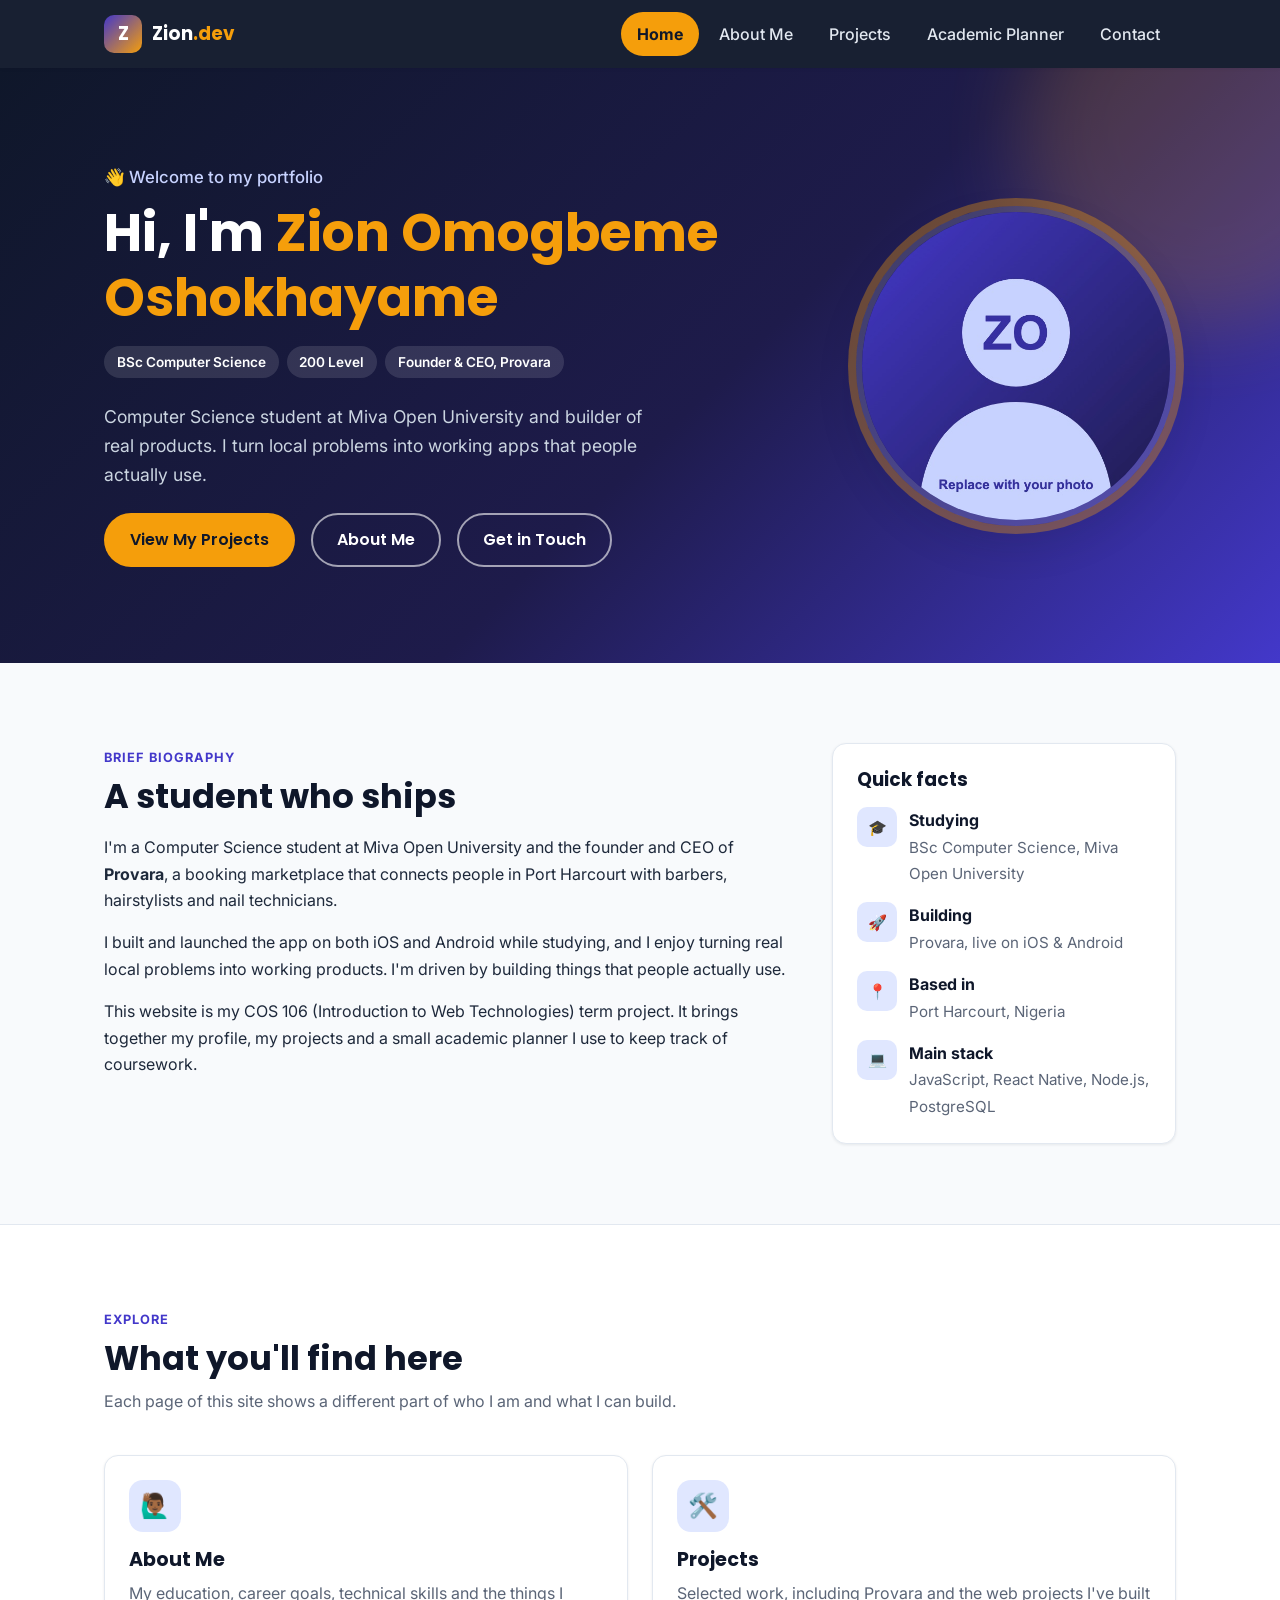
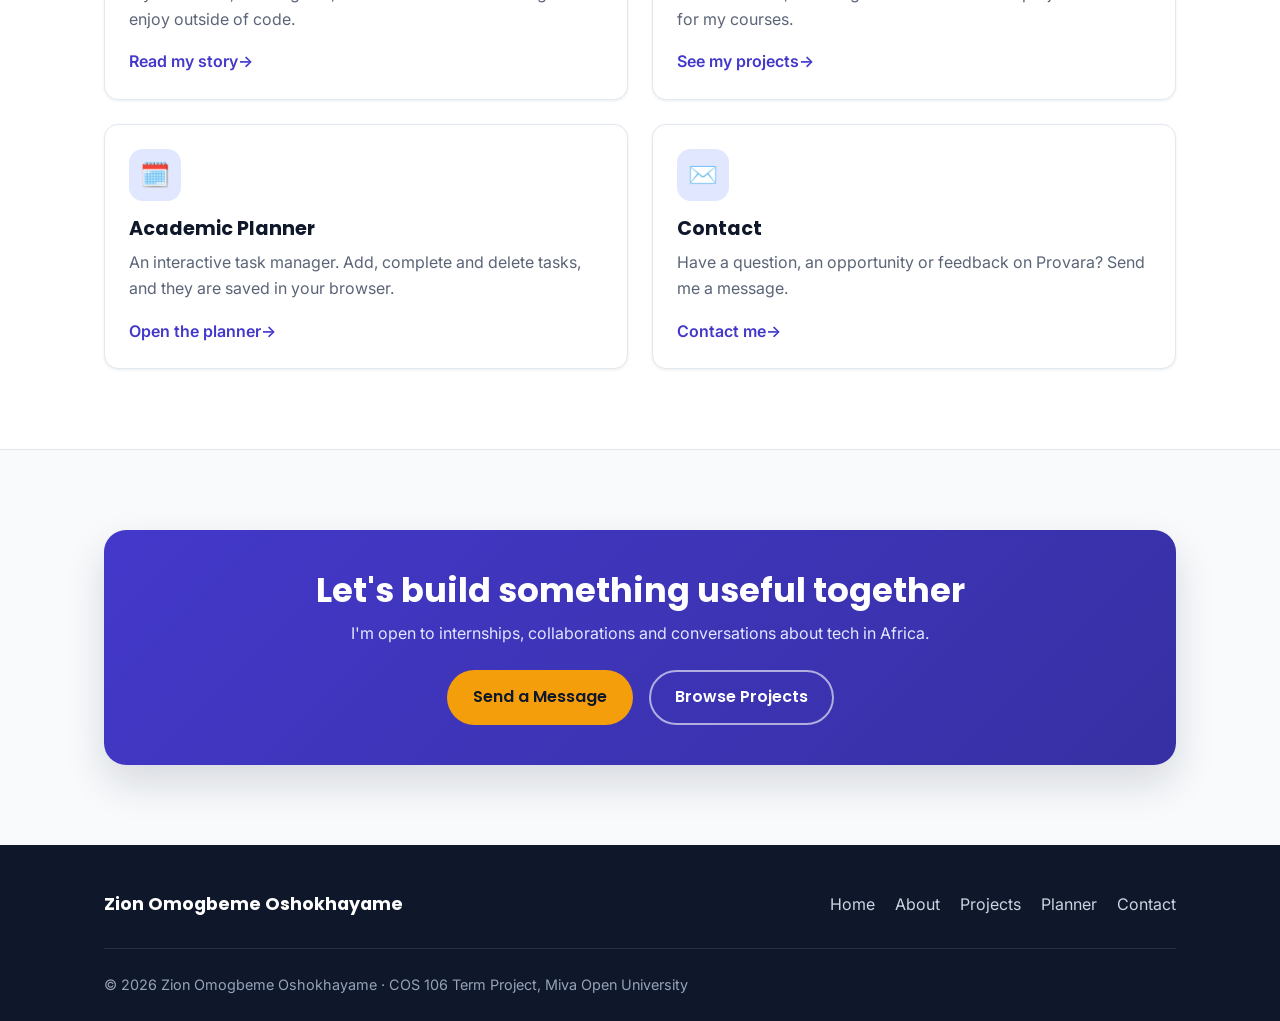
==== index.html @ 19a4f3cc "Initial commit: COS 106 student portfolio and academic planner Responsive five-page site (Home, Abou" ====
<!DOCTYPE html>
<html lang="en">
<head>
  <meta charset="UTF-8">
  <meta name="viewport" content="width=device-width, initial-scale=1.0">
  <meta name="description" content="Portfolio of Zion Omogbeme Oshokhayame, Computer Science student at Miva Open University and founder of Provara.">
  <meta name="author" content="Zion Omogbeme Oshokhayame">
  <title>Home | Zion Omogbeme Oshokhayame</title>
  <link rel="icon" href="images/favicon.svg" type="image/svg+xml">
  <!-- Google Fonts: Poppins (headings) + Inter (body text) -->
  <link rel="preconnect" href="https://fonts.googleapis.com">
  <link rel="preconnect" href="https://fonts.gstatic.com" crossorigin>
  <link href="https://fonts.googleapis.com/css2?family=Inter:wght@400;500;600;700&family=Poppins:wght@500;600;700&display=swap" rel="stylesheet">
  <!-- One external stylesheet for the whole site -->
  <link rel="stylesheet" href="css/style.css">
  <script src="js/main.js" defer></script>
</head>
<body>
  <a class="skip-link" href="#main">Skip to main content</a>

  <!-- ===== Site header + navigation (same on every page) ===== -->
  <header class="site-header">
    <div class="container header-inner">
      <a href="index.html" class="logo" aria-label="Zion Omogbeme, go to homepage">
        <span class="logo-mark" aria-hidden="true">Z</span>
        <span class="logo-text">Zion<span>.dev</span></span>
      </a>

      <button class="nav-toggle" type="button" aria-controls="primary-nav" aria-expanded="false" aria-label="Open menu">
        <span class="bar"></span>
        <span class="bar"></span>
        <span class="bar"></span>
      </button>

      <nav id="primary-nav" class="site-nav" aria-label="Main navigation">
        <ul class="nav-list">
          <li><a href="index.html">Home</a></li>
          <li><a href="about.html">About Me</a></li>
          <li><a href="projects.html">Projects</a></li>
          <li><a href="planner.html">Academic Planner</a></li>
          <li><a href="contact.html">Contact</a></li>
        </ul>
      </nav>
    </div>
  </header>

  <main id="main">
    <!-- ===== Hero section: name, photo, welcome message, call-to-action ===== -->
    <section class="hero" aria-labelledby="hero-title">
      <div class="container hero-inner">
        <div class="hero-text">
          <p class="hero-greeting">👋 Welcome to my portfolio</p>
          <h1 id="hero-title">Hi, I'm <span>Zion Omogbeme Oshokhayame</span></h1>
          <ul class="badge-row">
            <li class="badge">BSc Computer Science</li>
            <li class="badge">200 Level</li>
            <li class="badge">Founder &amp; CEO, Provara</li>
          </ul>
          <p class="hero-tagline">
            Computer Science student at Miva Open University and builder of real products.
            I turn local problems into working apps that people actually use.
          </p>
          <div class="btn-group">
            <a href="projects.html" class="btn btn-accent">View My Projects</a>
            <a href="about.html" class="btn btn-ghost">About Me</a>
            <a href="contact.html" class="btn btn-ghost">Get in Touch</a>
          </div>
        </div>

        <figure class="hero-photo">
          <img src="images/profile.jpg" alt="Portrait photograph of Zion Omogbeme Oshokhayame" width="320" height="320">
        </figure>
      </div>
    </section>

    <!-- ===== Brief biography + quick facts (aside) ===== -->
    <section class="section" aria-labelledby="bio-title">
      <div class="container layout-with-aside">
        <article class="reveal">
          <span class="eyebrow">Brief biography</span>
          <h2 id="bio-title">A student who ships</h2>
          <p>
            I'm a Computer Science student at Miva Open University and the founder and CEO of
            <strong>Provara</strong>, a booking marketplace that connects people in Port Harcourt
            with barbers, hairstylists and nail technicians.
          </p>
          <p>
            I built and launched the app on both iOS and Android while studying, and I enjoy turning
            real local problems into working products. I'm driven by building things that people actually use.
          </p>
          <p>
            This website is my COS 106 (Introduction to Web Technologies) term project. It brings together
            my profile, my projects and a small academic planner I use to keep track of coursework.
          </p>
        </article>

        <aside class="panel reveal" aria-labelledby="facts-title">
          <h2 id="facts-title">Quick facts</h2>
          <ul class="fact-list">
            <li>
              <span class="fact-icon" aria-hidden="true">🎓</span>
              <div><strong>Studying</strong><span>BSc Computer Science, Miva Open University</span></div>
            </li>
            <li>
              <span class="fact-icon" aria-hidden="true">🚀</span>
              <div><strong>Building</strong><span>Provara, live on iOS &amp; Android</span></div>
            </li>
            <li>
              <span class="fact-icon" aria-hidden="true">📍</span>
              <div><strong>Based in</strong><span>Port Harcourt, Nigeria</span></div>
            </li>
            <li>
              <span class="fact-icon" aria-hidden="true">💻</span>
              <div><strong>Main stack</strong><span>JavaScript, React Native, Node.js, PostgreSQL</span></div>
            </li>
          </ul>
        </aside>
      </div>
    </section>

    <!-- ===== Explore the site: cards linking to every page ===== -->
    <section class="section section-alt" aria-labelledby="explore-title">
      <div class="container">
        <div class="section-header">
          <span class="eyebrow">Explore</span>
          <h2 id="explore-title">What you'll find here</h2>
          <p>Each page of this site shows a different part of who I am and what I can build.</p>
        </div>

        <div class="grid grid-2">
          <article class="card reveal">
            <div class="card-icon" aria-hidden="true">🙋🏾‍♂️</div>
            <h3>About Me</h3>
            <p>My education, career goals, technical skills and the things I enjoy outside of code.</p>
            <a href="about.html" class="card-link">Read my story</a>
          </article>
          <article class="card reveal">
            <div class="card-icon" aria-hidden="true">🛠️</div>
            <h3>Projects</h3>
            <p>Selected work, including Provara and the web projects I've built for my courses.</p>
            <a href="projects.html" class="card-link">See my projects</a>
          </article>
          <article class="card reveal">
            <div class="card-icon" aria-hidden="true">🗓️</div>
            <h3>Academic Planner</h3>
            <p>An interactive task manager. Add, complete and delete tasks, and they are saved in your browser.</p>
            <a href="planner.html" class="card-link">Open the planner</a>
          </article>
          <article class="card reveal">
            <div class="card-icon" aria-hidden="true">✉️</div>
            <h3>Contact</h3>
            <p>Have a question, an opportunity or feedback on Provara? Send me a message.</p>
            <a href="contact.html" class="card-link">Contact me</a>
          </article>
        </div>
      </div>
    </section>

    <!-- ===== Call-to-action band ===== -->
    <section class="section" aria-labelledby="cta-title">
      <div class="container">
        <div class="cta-band reveal">
          <h2 id="cta-title">Let's build something useful together</h2>
          <p>I'm open to internships, collaborations and conversations about tech in Africa.</p>
          <div class="btn-group">
            <a href="contact.html" class="btn btn-accent">Send a Message</a>
            <a href="projects.html" class="btn btn-ghost">Browse Projects</a>
          </div>
        </div>
      </div>
    </section>
  </main>

  <!-- ===== Site footer (same on every page) ===== -->
  <footer class="site-footer">
    <div class="container footer-inner">
      <p class="footer-brand">Zion Omogbeme Oshokhayame</p>
      <ul class="footer-links">
        <li><a href="index.html">Home</a></li>
        <li><a href="about.html">About</a></li>
        <li><a href="projects.html">Projects</a></li>
        <li><a href="planner.html">Planner</a></li>
        <li><a href="contact.html">Contact</a></li>
      </ul>
      <p class="footer-bottom">
        &copy; <span id="year">2026</span> Zion Omogbeme Oshokhayame &middot; COS 106 Term Project, Miva Open University
      </p>
    </div>
  </footer>
</body>
</html>
---- css/style.css ----
/* =========================================================
   COS 106 Term Project – Student Portfolio & Academic Manager
   Author: Zion Omogbeme Oshokhayame
   ONE external stylesheet shared by every page.

   Contents
   1.  CSS custom properties (colour scheme, spacing, fonts)
   2.  Reset & base styles
   3.  Layout helpers (container, sections, grid utilities)
   4.  Buttons & links (with transitions)
   5.  Header & navigation (Flexbox + mobile hamburger menu)
   6.  Homepage hero
   7.  Cards (shared by home, about, projects)
   8.  About page (timeline, table, skills, video)
   9.  Projects page (CSS Grid of project cards)
   10. Academic Planner (task manager)
   11. Contact page (form + validation states)
   12. Footer
   13. Keyframe animations
   14. Media queries (tablet & desktop)
   ========================================================= */


/* ---------- 1. CSS custom properties ---------- */
:root {
  /* Colour scheme */
  --color-primary: #4338ca;        /* indigo – main brand colour */
  --color-primary-dark: #3730a3;
  --color-primary-light: #e0e7ff;
  --color-accent: #f59e0b;         /* amber – highlights */
  --color-accent-dark: #b45309;
  --color-dark: #0f172a;           /* navy – header/footer */
  --color-text: #1e293b;
  --color-muted: #5b6577;
  --color-bg: #f8fafc;
  --color-surface: #ffffff;
  --color-border: #e2e8f0;
  --color-success: #15803d;
  --color-success-bg: #dcfce7;
  --color-error: #b91c1c;
  --color-error-bg: #fee2e2;

  /* Typography */
  --font-heading: "Poppins", "Segoe UI", Arial, sans-serif;
  --font-body: "Inter", "Segoe UI", Arial, sans-serif;

  /* Spacing, shape and depth */
  --space-xs: 0.5rem;
  --space-sm: 1rem;
  --space-md: 1.5rem;
  --space-lg: 2.5rem;
  --space-xl: 4rem;
  --radius-sm: 8px;
  --radius-md: 14px;
  --radius-lg: 22px;
  --shadow-sm: 0 1px 3px rgba(15, 23, 42, 0.08);
  --shadow-md: 0 8px 24px rgba(15, 23, 42, 0.08);
  --shadow-lg: 0 18px 40px rgba(15, 23, 42, 0.14);

  /* Motion */
  --transition: 0.25s ease;
  --header-height: 68px;
}


/* ---------- 2. Reset & base styles ---------- */
*,
*::before,
*::after {
  box-sizing: border-box;
  margin: 0;
  padding: 0;
}

html {
  scroll-behavior: smooth;
}

body {
  font-family: var(--font-body);
  font-size: 1rem;                 /* 16px – readable on phones */
  line-height: 1.65;
  color: var(--color-text);
  background-color: var(--color-bg);
  overflow-x: hidden;              /* prevents horizontal scrolling */
  display: flex;
  flex-direction: column;
  min-height: 100vh;
}

main {
  flex: 1;                         /* pushes footer to the bottom */
}

h1, h2, h3, h4 {
  font-family: var(--font-heading);
  line-height: 1.25;
  color: var(--color-dark);
}

h1 { font-size: clamp(2rem, 6vw, 3.25rem); }
h2 { font-size: clamp(1.5rem, 4vw, 2.1rem); }
h3 { font-size: 1.2rem; }

p + p {
  margin-top: var(--space-sm);
}

/* Space between an article heading and the text below it */
article > h2 {
  margin-bottom: var(--space-sm);
}

img,
video,
iframe {
  max-width: 100%;
  display: block;
}

a {
  color: var(--color-primary);
  text-decoration-thickness: 2px;
  text-underline-offset: 3px;
  transition: color var(--transition);
}

a:hover {
  color: var(--color-accent-dark);
}

ul,
ol {
  padding-left: 1.25rem;
}

/* Visible keyboard focus for accessibility */
:focus-visible {
  outline: 3px solid var(--color-accent);
  outline-offset: 3px;
}

/* Hidden but still read by screen readers */
.visually-hidden {
  position: absolute;
  width: 1px;
  height: 1px;
  overflow: hidden;
  clip: rect(0 0 0 0);
  white-space: nowrap;
}

/* "Skip to content" link for keyboard users */
.skip-link {
  position: absolute;
  left: var(--space-sm);
  top: -60px;
  z-index: 200;
  padding: var(--space-xs) var(--space-sm);
  background: var(--color-accent);
  color: var(--color-dark);
  font-weight: 600;
  border-radius: var(--radius-sm);
  transition: top var(--transition);
}

.skip-link:focus {
  top: var(--space-xs);
}


/* ---------- 3. Layout helpers ---------- */
.container {
  width: 100%;
  max-width: 1120px;
  margin: 0 auto;
  padding: 0 var(--space-sm);      /* 16px gutter on phones */
}

.section {
  padding: var(--space-xl) 0;
}

.section-alt {
  background-color: var(--color-surface);
  border-top: 1px solid var(--color-border);
  border-bottom: 1px solid var(--color-border);
}

.section-header {
  max-width: 680px;
  margin-bottom: var(--space-lg);
}

.section-header p {
  color: var(--color-muted);
  margin-top: var(--space-xs);
}

.eyebrow {
  display: inline-block;
  font-size: 0.8rem;
  font-weight: 700;
  letter-spacing: 0.08em;
  text-transform: uppercase;
  color: var(--color-primary);
  margin-bottom: var(--space-xs);
}

/* Inner-page banner (About, Projects, Planner, Contact) */
.page-banner {
  background: linear-gradient(135deg, var(--color-dark) 0%, var(--color-primary-dark) 100%);
  color: #fff;
  padding: var(--space-xl) 0 var(--space-lg);
}

.page-banner h1 {
  color: #fff;
  animation: slideUp 0.7s ease both;
}

.page-banner p {
  max-width: 640px;
  margin-top: var(--space-xs);
  color: #cbd5e1;
  animation: slideUp 0.7s 0.15s ease both;
}

.page-banner .eyebrow {
  color: var(--color-accent);
}

/* Grid utilities (CSS Grid) – mobile first: one column */
.grid {
  display: grid;
  gap: var(--space-md);
  grid-template-columns: 1fr;
}

/* Two-area layout: main content + aside */
.layout-with-aside {
  display: grid;
  gap: var(--space-lg);
  grid-template-columns: 1fr;
}

/* Elements revealed on scroll by main.js */
.reveal {
  opacity: 0;
  transform: translateY(24px);
  transition: opacity 0.6s ease, transform 0.6s ease;
}

.reveal.is-visible {
  opacity: 1;
  transform: none;
}


/* ---------- 4. Buttons & links ---------- */
.btn {
  display: inline-flex;
  align-items: center;
  justify-content: center;
  gap: 0.5rem;
  min-height: 48px;                /* tap-friendly size */
  padding: 0.75rem 1.5rem;
  font-family: var(--font-heading);
  font-size: 1rem;
  font-weight: 600;
  border: 2px solid transparent;
  border-radius: 999px;
  text-decoration: none;
  cursor: pointer;
  transition: background-color var(--transition), color var(--transition),
              transform var(--transition), box-shadow var(--transition),
              border-color var(--transition);
}

.btn:hover {
  transform: translateY(-2px);
  box-shadow: var(--shadow-md);
}

.btn:active {
  transform: translateY(0);
}

.btn-primary {
  background-color: var(--color-primary);
  color: #fff;
}

.btn-primary:hover {
  background-color: var(--color-primary-dark);
  color: #fff;
}

.btn-accent {
  background-color: var(--color-accent);
  color: var(--color-dark);
}

.btn-accent:hover {
  background-color: #fbbf24;
  color: var(--color-dark);
}

.btn-outline {
  background-color: transparent;
  border-color: var(--color-primary);
  color: var(--color-primary);
}

.btn-outline:hover {
  background-color: var(--color-primary);
  color: #fff;
}

/* Outline button on dark backgrounds */
.btn-ghost {
  background-color: transparent;
  border-color: rgba(255, 255, 255, 0.6);
  color: #fff;
}

.btn-ghost:hover {
  background-color: #fff;
  color: var(--color-dark);
}

.btn-sm {
  min-height: 44px;
  padding: 0.5rem 1.1rem;
  font-size: 0.9rem;
}

.btn:disabled {
  opacity: 0.65;
  cursor: not-allowed;
  transform: none;
  box-shadow: none;
}

.btn-group {
  display: flex;
  flex-wrap: wrap;
  gap: var(--space-sm);
}


/* ---------- 5. Header & navigation (Flexbox) ---------- */
.site-header {
  position: sticky;
  top: 0;
  z-index: 100;
  background-color: rgba(15, 23, 42, 0.96);
  backdrop-filter: blur(8px);
  box-shadow: var(--shadow-sm);
}

.header-inner {
  display: flex;                   /* Flexbox: logo left, nav right */
  align-items: center;
  justify-content: space-between;
  min-height: var(--header-height);
}

.logo {
  display: flex;
  align-items: center;
  gap: 0.6rem;
  color: #fff;
  font-family: var(--font-heading);
  font-weight: 700;
  font-size: 1.15rem;
  text-decoration: none;
}

.logo:hover {
  color: #fff;
}

.logo-mark {
  display: grid;
  place-items: center;
  width: 38px;
  height: 38px;
  border-radius: 10px;
  background: linear-gradient(135deg, var(--color-primary) 0%, var(--color-accent) 100%);
  transition: transform var(--transition);
}

.logo:hover .logo-mark {
  transform: rotate(-8deg) scale(1.05);
}

.logo-text span {
  color: var(--color-accent);
}

/* Hamburger button – visible on mobile only */
.nav-toggle {
  display: flex;
  flex-direction: column;
  justify-content: center;
  gap: 5px;
  width: 48px;
  height: 48px;
  padding: 12px;
  background: transparent;
  border: none;
  border-radius: var(--radius-sm);
  cursor: pointer;
}

.nav-toggle .bar {
  display: block;
  height: 3px;
  width: 100%;
  background-color: #fff;
  border-radius: 3px;
  transition: transform var(--transition), opacity var(--transition);
}

/* Hamburger turns into an "X" when the menu is open */
.nav-toggle[aria-expanded="true"] .bar:nth-child(1) {
  transform: translateY(8px) rotate(45deg);
}

.nav-toggle[aria-expanded="true"] .bar:nth-child(2) {
  opacity: 0;
}

.nav-toggle[aria-expanded="true"] .bar:nth-child(3) {
  transform: translateY(-8px) rotate(-45deg);
}

/* Mobile menu: a drop-down panel under the header */
.site-nav {
  position: absolute;
  top: 100%;
  left: 0;
  right: 0;
  background-color: var(--color-dark);
  max-height: 0;
  overflow: hidden;
  transition: max-height 0.35s ease;
}

.site-nav.is-open {
  max-height: 420px;
  border-top: 1px solid rgba(255, 255, 255, 0.08);
  box-shadow: var(--shadow-lg);
}

.nav-list {
  list-style: none;
  padding: var(--space-xs) var(--space-sm) var(--space-sm);
  display: flex;
  flex-direction: column;
  gap: 0.25rem;
}

.nav-list a {
  display: block;
  padding: 0.8rem 1rem;            /* large tap target */
  color: #e2e8f0;
  font-weight: 500;
  text-decoration: none;
  border-radius: var(--radius-sm);
  transition: background-color var(--transition), color var(--transition);
}

.nav-list a:hover {
  background-color: rgba(255, 255, 255, 0.08);
  color: #fff;
}

/* Current page highlight (class added by main.js) */
.nav-list a.active {
  background-color: var(--color-accent);
  color: var(--color-dark);
  font-weight: 700;
}


/* ---------- 6. Homepage hero ---------- */
.hero {
  position: relative;
  overflow: hidden;
  background: linear-gradient(135deg, var(--color-dark) 0%, #1e1b4b 55%, var(--color-primary) 100%);
  color: #fff;
  padding: var(--space-xl) 0;
}

/* Decorative blurred circle */
.hero::after {
  content: "";
  position: absolute;
  width: 380px;
  height: 380px;
  right: -120px;
  top: -120px;
  border-radius: 50%;
  background: var(--color-accent);
  opacity: 0.18;
  filter: blur(40px);
  animation: float 8s ease-in-out infinite;
}

.hero-inner {
  position: relative;
  z-index: 1;
  display: flex;                   /* Flexbox: text + photo */
  flex-direction: column-reverse;
  align-items: center;
  gap: var(--space-lg);
  text-align: center;
}

.hero-text {
  animation: slideUp 0.8s ease both;
}

.hero-text h1 {
  color: #fff;
  margin-bottom: var(--space-sm);
}

.hero-text h1 span {
  color: var(--color-accent);
}

.hero-greeting {
  font-size: 1.05rem;
  color: #c7d2fe;
  font-weight: 500;
  margin-bottom: var(--space-xs);
}

.hero-tagline {
  font-size: 1.1rem;
  color: #cbd5e1;
  max-width: 560px;
  margin: 0 auto var(--space-md);
}

.hero .btn-group {
  justify-content: center;
}

.hero-photo {
  flex-shrink: 0;
  animation: fadeIn 1s ease both;
}

.hero-photo img {
  width: 220px;
  height: 220px;
  object-fit: cover;
  border-radius: 50%;
  border: 6px solid rgba(255, 255, 255, 0.15);
  box-shadow: 0 0 0 8px rgba(245, 158, 11, 0.35), var(--shadow-lg);
  transition: transform 0.4s ease;
}

.hero-photo img:hover {
  transform: scale(1.04) rotate(2deg);
}

.badge-row {
  list-style: none;
  padding: 0;
  display: flex;
  flex-wrap: wrap;
  justify-content: center;
  gap: 0.5rem;
  margin-bottom: var(--space-md);
}

.badge {
  display: inline-block;
  padding: 0.3rem 0.8rem;
  font-size: 0.85rem;
  font-weight: 600;
  border-radius: 999px;
  background-color: rgba(255, 255, 255, 0.12);
  color: #fff;
}

/* Quick facts list in the homepage aside */
.fact-list {
  list-style: none;
  padding: 0;
  display: grid;
  gap: var(--space-sm);
}

.fact-list li {
  display: flex;
  gap: 0.75rem;
  align-items: flex-start;
}

.fact-icon {
  flex-shrink: 0;
  display: grid;
  place-items: center;
  width: 40px;
  height: 40px;
  border-radius: 10px;
  background-color: var(--color-primary-light);
  font-size: 1.2rem;
}

.fact-list strong {
  display: block;
  color: var(--color-dark);
}

.fact-list span {
  color: var(--color-muted);
  font-size: 0.95rem;
}


/* ---------- 7. Cards ---------- */
.card {
  background-color: var(--color-surface);
  border: 1px solid var(--color-border);
  border-radius: var(--radius-md);
  padding: var(--space-md);
  box-shadow: var(--shadow-sm);
  transition: transform var(--transition), box-shadow var(--transition),
              border-color var(--transition);
}

.card:hover {
  transform: translateY(-6px);
  box-shadow: var(--shadow-lg);
  border-color: var(--color-primary-light);
}

.card h3 {
  margin-bottom: var(--space-xs);
}

.card p {
  color: var(--color-muted);
}

.card-icon {
  display: grid;
  place-items: center;
  width: 52px;
  height: 52px;
  margin-bottom: var(--space-sm);
  border-radius: 14px;
  background-color: var(--color-primary-light);
  font-size: 1.5rem;
}

.card-link {
  display: inline-block;
  margin-top: var(--space-sm);
  font-weight: 600;
  text-decoration: none;
}

.card-link::after {
  content: " →";
  display: inline-block;
  transition: transform var(--transition);
}

.card-link:hover::after {
  transform: translateX(4px);
}

/* Static card used for asides (no hover lift) */
.panel {
  background-color: var(--color-surface);
  border: 1px solid var(--color-border);
  border-radius: var(--radius-md);
  padding: var(--space-md);
  box-shadow: var(--shadow-sm);
}

.panel h2,
.panel h3 {
  font-size: 1.15rem;
  margin-bottom: var(--space-sm);
}

.panel + .panel {
  margin-top: var(--space-md);
}

/* Call-to-action band */
.cta-band {
  text-align: center;
  background: linear-gradient(135deg, var(--color-primary) 0%, var(--color-primary-dark) 100%);
  color: #fff;
  border-radius: var(--radius-lg);
  padding: var(--space-lg) var(--space-md);
  box-shadow: var(--shadow-lg);
}

.cta-band h2 {
  color: #fff;
  margin-bottom: var(--space-xs);
}

.cta-band p {
  color: #e0e7ff;
  margin-bottom: var(--space-md);
}

.cta-band .btn-group {
  justify-content: center;
}


/* ---------- 8. About page ---------- */
.about-intro {
  display: flex;
  flex-direction: column;
  gap: var(--space-md);
  align-items: flex-start;
}

.about-intro img {
  width: 160px;
  height: 160px;
  border-radius: var(--radius-lg);
  object-fit: cover;
  box-shadow: var(--shadow-md);
}

/* Education timeline (ordered list) */
.timeline {
  list-style: none;
  padding: 0;
  position: relative;
  border-left: 3px solid var(--color-primary-light);
  margin-left: 0.5rem;
}

.timeline li {
  position: relative;
  padding: 0 0 var(--space-md) var(--space-md);
}

.timeline li::before {
  content: "";
  position: absolute;
  left: -10px;
  top: 4px;
  width: 17px;
  height: 17px;
  border-radius: 50%;
  background-color: var(--color-primary);
  border: 3px solid var(--color-surface);
  box-shadow: 0 0 0 2px var(--color-primary);
}

.timeline-date {
  display: inline-block;
  font-size: 0.85rem;
  font-weight: 700;
  color: var(--color-accent-dark);
}

.timeline h3 {
  margin: 0.15rem 0 0.25rem;
}

.timeline p {
  color: var(--color-muted);
}

/* Responsive table wrapper – scrolls inside itself, never the page */
.table-wrapper {
  width: 100%;
  overflow-x: auto;
  border-radius: var(--radius-md);
  border: 1px solid var(--color-border);
  box-shadow: var(--shadow-sm);
  background-color: var(--color-surface);
}

table {
  width: 100%;
  min-width: 560px;
  border-collapse: collapse;
}

caption {
  caption-side: top;
  text-align: left;
  padding: var(--space-sm);
  font-weight: 600;
  color: var(--color-dark);
}

th,
td {
  padding: 0.85rem 1rem;
  text-align: left;
  border-bottom: 1px solid var(--color-border);
  vertical-align: middle;
}

thead th {
  background-color: var(--color-dark);
  color: #fff;
  font-family: var(--font-heading);
  font-weight: 600;
  font-size: 0.9rem;
}

tbody tr {
  transition: background-color var(--transition);
}

tbody tr:nth-child(even) {
  background-color: #f1f5f9;
}

tbody tr:hover {
  background-color: var(--color-primary-light);
}

/* Proficiency meter inside the table */
.meter {
  display: block;
  width: 100%;
  max-width: 160px;
  height: 8px;
  border-radius: 999px;
  background-color: var(--color-border);
  overflow: hidden;
}

.meter-fill {
  display: block;
  height: 100%;
  border-radius: inherit;
  background: linear-gradient(90deg, var(--color-primary) 0%, var(--color-accent) 100%);
  transform-origin: left;
  animation: growBar 1.2s ease both;
}

/* Widths set with classes (no inline styles) */
.w-90 { width: 90%; }
.w-85 { width: 85%; }
.w-80 { width: 80%; }
.w-75 { width: 75%; }
.w-70 { width: 70%; }
.w-65 { width: 65%; }

/* Skill "chips" */
.table-wrapper + .visually-hidden + .chip-list {
  margin-top: var(--space-md);
}

.chip-list {
  list-style: none;
  padding: 0;
  display: flex;
  flex-wrap: wrap;
  gap: 0.6rem;
}

.chip-list li {
  padding: 0.45rem 0.95rem;
  border-radius: 999px;
  background-color: var(--color-primary-light);
  color: var(--color-primary-dark);
  font-weight: 600;
  font-size: 0.92rem;
  transition: background-color var(--transition), color var(--transition), transform var(--transition);
}

.chip-list li:hover {
  background-color: var(--color-primary);
  color: #fff;
  transform: translateY(-2px);
}

/* Video block */
.video-wrapper {
  border-radius: var(--radius-md);
  overflow: hidden;
  background-color: var(--color-dark);
  box-shadow: var(--shadow-md);
}

.video-wrapper video {
  width: 100%;
  height: auto;
}

.media-caption {
  margin-top: var(--space-xs);
  font-size: 0.9rem;
  color: var(--color-muted);
}


/* ---------- 9. Projects page (CSS Grid) ---------- */
.project-grid {
  display: grid;
  gap: var(--space-md);
  grid-template-columns: 1fr;      /* 1 column on phones */
}

.project-card {
  display: flex;
  flex-direction: column;
  padding: 0;
  overflow: hidden;
}

.project-card .project-image {
  overflow: hidden;
  aspect-ratio: 16 / 10;
  background-color: var(--color-primary-light);
}

.project-card .project-image img {
  width: 100%;
  height: 100%;
  object-fit: cover;
  transition: transform 0.5s ease;
}

.project-card:hover .project-image img {
  transform: scale(1.06);
}

.project-body {
  display: flex;
  flex-direction: column;
  flex: 1;
  padding: var(--space-md);
}

.project-body p {
  margin-bottom: var(--space-sm);
}

.tag-list {
  list-style: none;
  padding: 0;
  display: flex;
  flex-wrap: wrap;
  gap: 0.4rem;
  margin-bottom: var(--space-md);
}

.tag-list li {
  font-size: 0.78rem;
  font-weight: 600;
  padding: 0.2rem 0.65rem;
  border-radius: 999px;
  background-color: #fef3c7;
  color: #92400e;
}

.project-body .btn-group {
  margin-top: auto;                /* buttons stick to card bottom */
}

.status-pill {
  align-self: flex-start;
  font-size: 0.75rem;
  font-weight: 700;
  text-transform: uppercase;
  letter-spacing: 0.05em;
  padding: 0.2rem 0.6rem;
  border-radius: 6px;
  margin-bottom: var(--space-xs);
  background-color: var(--color-success-bg);
  color: var(--color-success);
}


/* ---------- 10. Academic Planner ---------- */
.surface-card {
  background-color: var(--color-surface);
  border: 1px solid var(--color-border);
  border-radius: var(--radius-lg);
  box-shadow: var(--shadow-md);
  padding: var(--space-md);
}

.task-form {
  display: grid;
  gap: var(--space-sm);
  grid-template-columns: 1fr;
}

.task-form .form-group-title {
  grid-column: 1 / -1;
}

.task-form .btn {
  width: 100%;
}

/* Progress counter + bar */
.task-summary {
  display: flex;
  flex-wrap: wrap;
  align-items: center;
  justify-content: space-between;
  gap: var(--space-sm);
  margin: var(--space-md) 0 var(--space-sm);
}

.task-counter {
  font-weight: 600;
  color: var(--color-dark);
}

.progress {
  width: 100%;
  height: 10px;
  border-radius: 999px;
  background-color: var(--color-border);
  overflow: hidden;
  margin-bottom: var(--space-md);
}

/* <progress> styled as a bar */
.progress-bar {
  appearance: none;
  -webkit-appearance: none;
  display: block;
  width: 100%;
  height: 100%;
  border: none;
  background-color: var(--color-border);
  color: var(--color-success);
}

.progress-bar::-webkit-progress-bar {
  background-color: var(--color-border);
}

.progress-bar::-webkit-progress-value {
  background: linear-gradient(90deg, var(--color-primary) 0%, var(--color-success) 100%);
  border-radius: 999px;
  transition: width 0.4s ease;
}

.progress-bar::-moz-progress-bar {
  background: linear-gradient(90deg, var(--color-primary) 0%, var(--color-success) 100%);
  border-radius: 999px;
}

/* Filter buttons (All / Active / Completed) */
.filter-group {
  display: flex;
  flex-wrap: wrap;
  gap: 0.4rem;
}

.filter-btn {
  min-height: 40px;
  padding: 0.4rem 1rem;
  border: 2px solid var(--color-border);
  border-radius: 999px;
  background-color: var(--color-surface);
  color: var(--color-text);
  font-family: var(--font-body);
  font-weight: 600;
  font-size: 0.9rem;
  cursor: pointer;
  transition: background-color var(--transition), border-color var(--transition), color var(--transition);
}

.filter-btn:hover {
  border-color: var(--color-primary);
  color: var(--color-primary);
}

.filter-btn.active {
  background-color: var(--color-primary);
  border-color: var(--color-primary);
  color: #fff;
}

/* Task list */
.task-list {
  list-style: none;
  padding: 0;
  display: grid;
  gap: 0.6rem;
}

.task-item {
  display: flex;                   /* checkbox | text | delete */
  align-items: center;
  gap: 0.75rem;
  padding: 0.85rem 1rem;
  background-color: var(--color-bg);
  border: 1px solid var(--color-border);
  border-left: 4px solid var(--color-primary);
  border-radius: var(--radius-sm);
  animation: slideIn 0.35s ease both;
  transition: background-color var(--transition), border-color var(--transition), opacity var(--transition);
}

.task-item:hover {
  background-color: #eef2ff;
}

.task-item.completed {
  border-left-color: var(--color-success);
  opacity: 0.75;
}

/* Strike-through styling for completed tasks */
.task-item.completed .task-title {
  text-decoration: line-through;
  text-decoration-thickness: 2px;
  color: var(--color-muted);
}

.task-item.overdue:not(.completed) {
  border-left-color: var(--color-error);
}

.task-checkbox {
  flex-shrink: 0;
  width: 24px;
  height: 24px;
  accent-color: var(--color-success);
  cursor: pointer;
}

.task-content {
  flex: 1;
  min-width: 0;                    /* allows long words to wrap */
}

.task-title {
  display: block;
  font-weight: 600;
  overflow-wrap: anywhere;
  cursor: pointer;
}

.task-meta {
  display: flex;
  flex-wrap: wrap;
  gap: 0.4rem;
  margin-top: 0.25rem;
  font-size: 0.8rem;
}

.task-meta span {
  padding: 0.1rem 0.5rem;
  border-radius: 6px;
  background-color: var(--color-primary-light);
  color: var(--color-primary-dark);
  font-weight: 600;
}

.task-meta .meta-due {
  background-color: #fef3c7;
  color: #92400e;
}

.task-meta .meta-overdue {
  background-color: var(--color-error-bg);
  color: var(--color-error);
}

.delete-btn {
  flex-shrink: 0;
  display: grid;
  place-items: center;
  width: 44px;
  height: 44px;
  border: none;
  border-radius: var(--radius-sm);
  background-color: transparent;
  color: var(--color-error);
  font-size: 1.25rem;
  cursor: pointer;
  transition: background-color var(--transition), transform var(--transition);
}

.delete-btn:hover {
  background-color: var(--color-error-bg);
  transform: scale(1.08);
}

.empty-state {
  text-align: center;
  padding: var(--space-lg) var(--space-sm);
  color: var(--color-muted);
  border: 2px dashed var(--color-border);
  border-radius: var(--radius-md);
}

.planner-footer {
  display: flex;
  justify-content: flex-end;
  margin-top: var(--space-sm);
}

.link-btn {
  min-height: 44px;
  padding: 0.4rem 0.6rem;
  background: none;
  border: none;
  color: var(--color-error);
  font-family: var(--font-body);
  font-weight: 600;
  font-size: 0.9rem;
  text-decoration: underline;
  text-underline-offset: 3px;
  cursor: pointer;
}

.link-btn:disabled {
  color: var(--color-muted);
  cursor: not-allowed;
  text-decoration: none;
}


/* ---------- 11. Contact page (form) ---------- */
.form-group {
  display: flex;
  flex-direction: column;
  gap: 0.35rem;
  margin-bottom: var(--space-sm);
}

.form-group label {
  font-weight: 600;
  color: var(--color-dark);
}

.required {
  color: var(--color-error);
}

.optional {
  font-weight: 400;
  color: var(--color-muted);
  font-size: 0.9rem;
}

input,
textarea,
select {
  width: 100%;
  min-height: 48px;
  padding: 0.75rem 0.9rem;
  font-family: var(--font-body);
  font-size: 1rem;                 /* 16px stops iOS from zooming in */
  color: var(--color-text);
  background-color: var(--color-surface);
  border: 2px solid var(--color-border);
  border-radius: var(--radius-sm);
  transition: border-color var(--transition), box-shadow var(--transition);
}

textarea {
  resize: vertical;
  min-height: 140px;
}

input:focus,
textarea:focus,
select:focus {
  outline: none;
  border-color: var(--color-primary);
  box-shadow: 0 0 0 4px var(--color-primary-light);
}

/* Validation states (classes toggled by contact.js / planner.js) */
.form-group.has-error input,
.form-group.has-error textarea {
  border-color: var(--color-error);
  background-color: #fff7f7;
}

.form-group.is-valid input,
.form-group.is-valid textarea {
  border-color: var(--color-success);
}

.error-message {
  min-height: 1.25rem;
  font-size: 0.875rem;
  font-weight: 500;
  color: var(--color-error);
}

.hint {
  font-size: 0.85rem;
  color: var(--color-muted);
}

.form-intro {
  margin: 0.25rem 0 var(--space-md);
}

.form-status {
  display: none;
  padding: var(--space-sm);
  margin-bottom: var(--space-md);
  border-radius: var(--radius-sm);
  font-weight: 600;
  animation: fadeIn 0.4s ease both;
}

.form-status.success {
  display: block;
  background-color: var(--color-success-bg);
  color: var(--color-success);
  border: 1px solid #86efac;
}

.form-status.error {
  display: block;
  background-color: var(--color-error-bg);
  color: var(--color-error);
  border: 1px solid #fca5a5;
}

.contact-list {
  list-style: none;
  padding: 0;
  display: grid;
  gap: var(--space-sm);
}

.contact-list li {
  display: flex;
  gap: 0.75rem;
  align-items: flex-start;
  overflow-wrap: break-word;
}

.contact-list li > div {
  min-width: 0;
}

.contact-list a {
  font-size: 0.9rem;
}


/* ---------- 12. Footer ---------- */
.site-footer {
  background-color: var(--color-dark);
  color: #cbd5e1;
  padding: var(--space-lg) 0 var(--space-md);
  margin-top: auto;
}

.footer-inner {
  display: flex;
  flex-direction: column;
  gap: var(--space-md);
  text-align: center;
  align-items: center;
}

.footer-brand {
  font-family: var(--font-heading);
  font-weight: 700;
  color: #fff;
  font-size: 1.1rem;
}

.footer-links {
  list-style: none;
  padding: 0;
  display: flex;
  flex-wrap: wrap;
  justify-content: center;
  gap: 0.25rem 1.25rem;
}

.footer-links a {
  display: inline-block;
  padding: 0.4rem 0;
  color: #cbd5e1;
  text-decoration: none;
}

.footer-links a:hover {
  color: var(--color-accent);
}

.footer-bottom {
  width: 100%;
  padding-top: var(--space-md);
  border-top: 1px solid rgba(255, 255, 255, 0.1);
  font-size: 0.9rem;
  color: #94a3b8;
}


/* ---------- 13. Keyframe animations ---------- */
@keyframes fadeIn {
  from { opacity: 0; }
  to   { opacity: 1; }
}

@keyframes slideUp {
  from { opacity: 0; transform: translateY(30px); }
  to   { opacity: 1; transform: translateY(0); }
}

@keyframes slideIn {
  from { opacity: 0; transform: translateX(-20px); }
  to   { opacity: 1; transform: translateX(0); }
}

@keyframes float {
  0%, 100% { transform: translate(0, 0); }
  50%      { transform: translate(-30px, 30px); }
}

@keyframes growBar {
  from { transform: scaleX(0); }
  to   { transform: scaleX(1); }
}

/* Respect users who prefer less motion */
@media (prefers-reduced-motion: reduce) {
  *,
  *::before,
  *::after {
    animation-duration: 0.01ms !important;
    animation-iteration-count: 1 !important;
    transition-duration: 0.01ms !important;
    scroll-behavior: auto !important;
  }

  .reveal {
    opacity: 1;
    transform: none;
  }
}


/* ---------- 14. Media queries ---------- */

/* Tablet: 600px and wider */
@media (min-width: 600px) {
  .container {
    padding: 0 var(--space-md);
  }

  .grid-2,
  .grid-3 {
    grid-template-columns: repeat(2, 1fr);
  }

  .project-grid {
    grid-template-columns: repeat(2, 1fr);
  }

  .task-form {
    grid-template-columns: 1fr 1fr;
  }

  .task-form .btn {
    grid-column: 1 / -1;
  }

  .about-intro {
    flex-direction: row;
    align-items: center;
  }

  .hero-photo img {
    width: 260px;
    height: 260px;
  }
}

/* Desktop: 900px and wider – full horizontal navigation */
@media (min-width: 900px) {
  .nav-toggle {
    display: none;                 /* hide hamburger */
  }

  .site-nav {
    position: static;
    max-height: none;
    overflow: visible;
    background: transparent;
    border: none;
  }

  .site-nav.is-open {
    border: none;
    box-shadow: none;
  }

  .nav-list {
    flex-direction: row;           /* Flexbox row of links */
    padding: 0;
    gap: 0.25rem;
  }

  .nav-list a {
    padding: 0.55rem 1rem;
    border-radius: 999px;
  }

  .hero {
    padding: 6rem 0;
  }

  .hero-inner {
    flex-direction: row;           /* text left, photo right */
    justify-content: space-between;
    text-align: left;
  }

  .hero-tagline {
    margin-left: 0;
  }

  .hero .btn-group,
  .badge-row {
    justify-content: flex-start;
  }

  .hero-photo img {
    width: 320px;
    height: 320px;
  }

  .grid-3 {
    grid-template-columns: repeat(3, 1fr);
  }

  .project-grid {
    grid-template-columns: repeat(3, 1fr);
  }

  /* Main content 2/3, aside 1/3 */
  .layout-with-aside {
    grid-template-columns: 2fr 1fr;
    align-items: start;
  }

  .layout-with-aside aside {
    position: sticky;
    top: calc(var(--header-height) + var(--space-md));
  }

  /* Row 1: task title. Row 2: course | due date | button */
  .task-form {
    grid-template-columns: 1fr 1fr auto;
    align-items: end;
  }

  .task-form .btn {
    grid-column: auto;
    width: auto;
    margin-bottom: var(--space-sm);
  }

  .footer-inner {
    flex-direction: row;
    flex-wrap: wrap;
    justify-content: space-between;
    text-align: left;
  }

  .surface-card {
    padding: var(--space-lg);
  }
}

/* Large desktop: 1200px and wider */
@media (min-width: 1200px) {
  .section {
    padding: 5rem 0;
  }
}
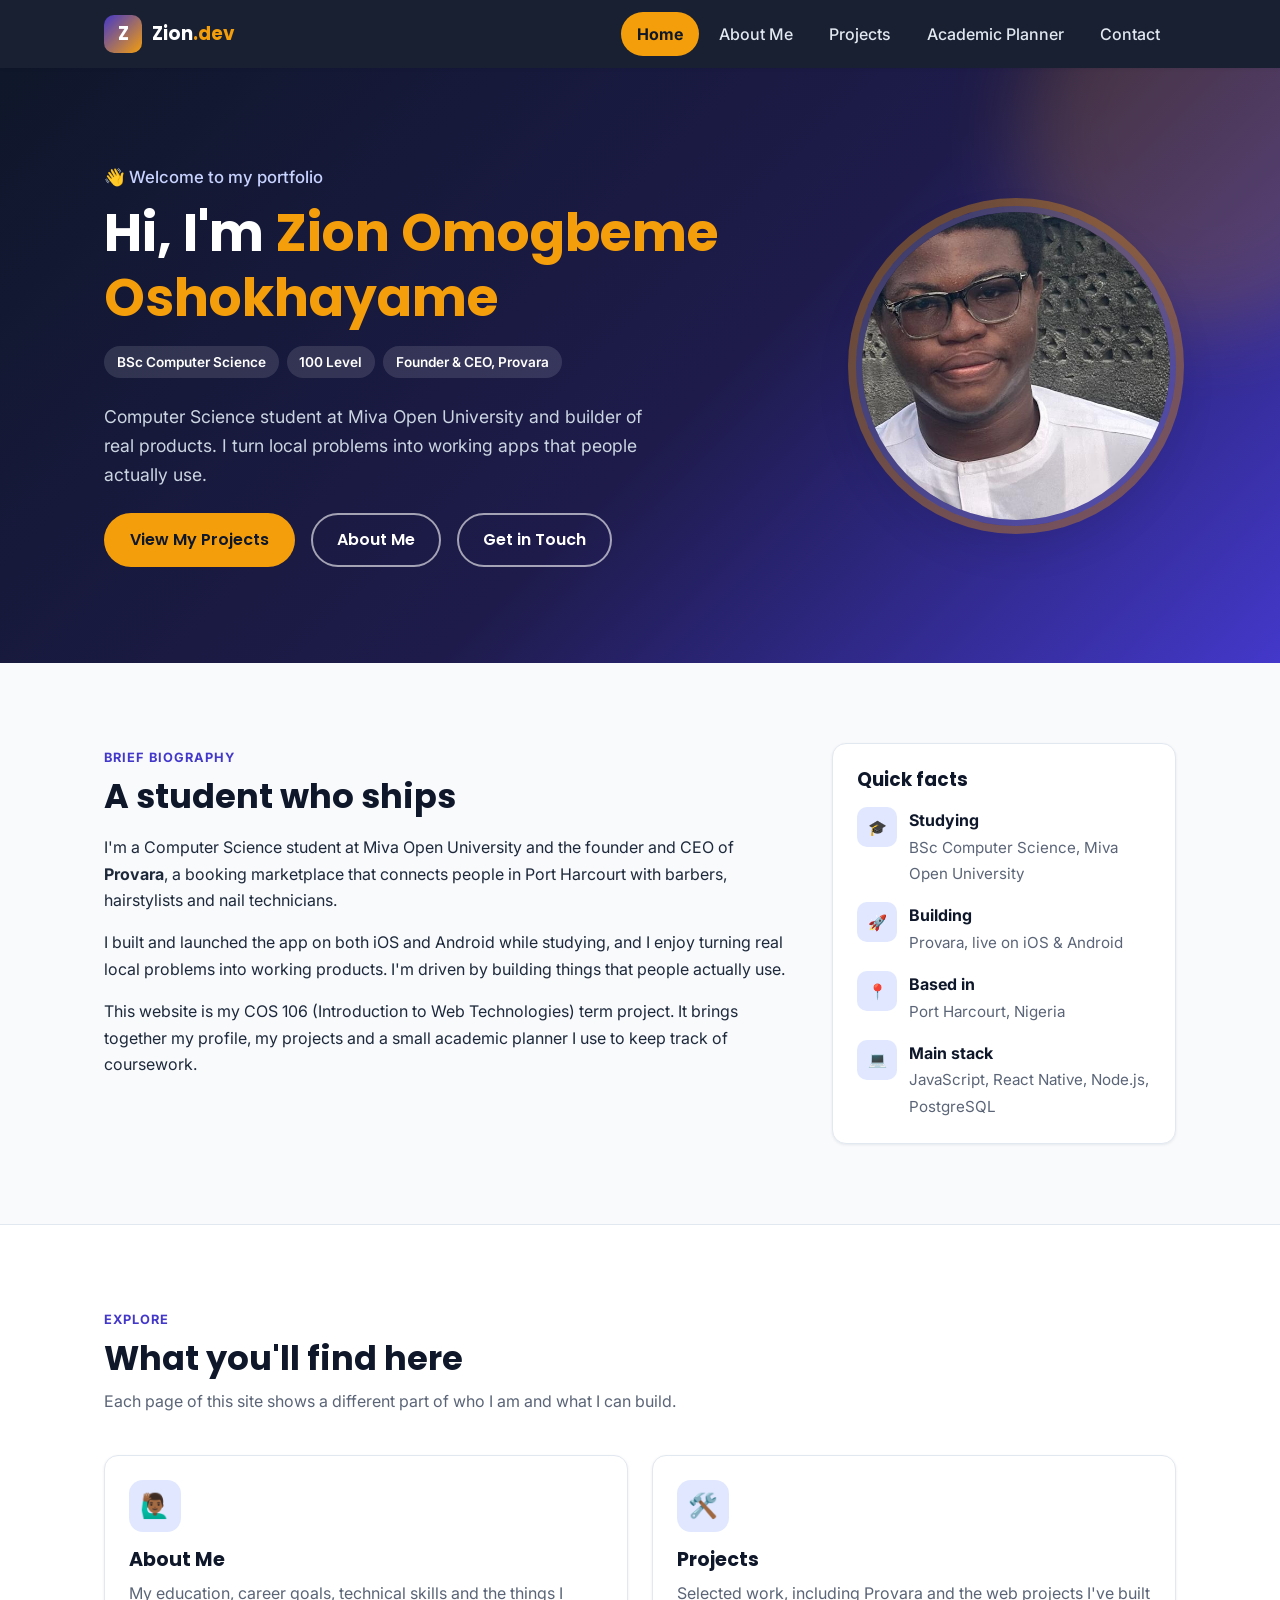
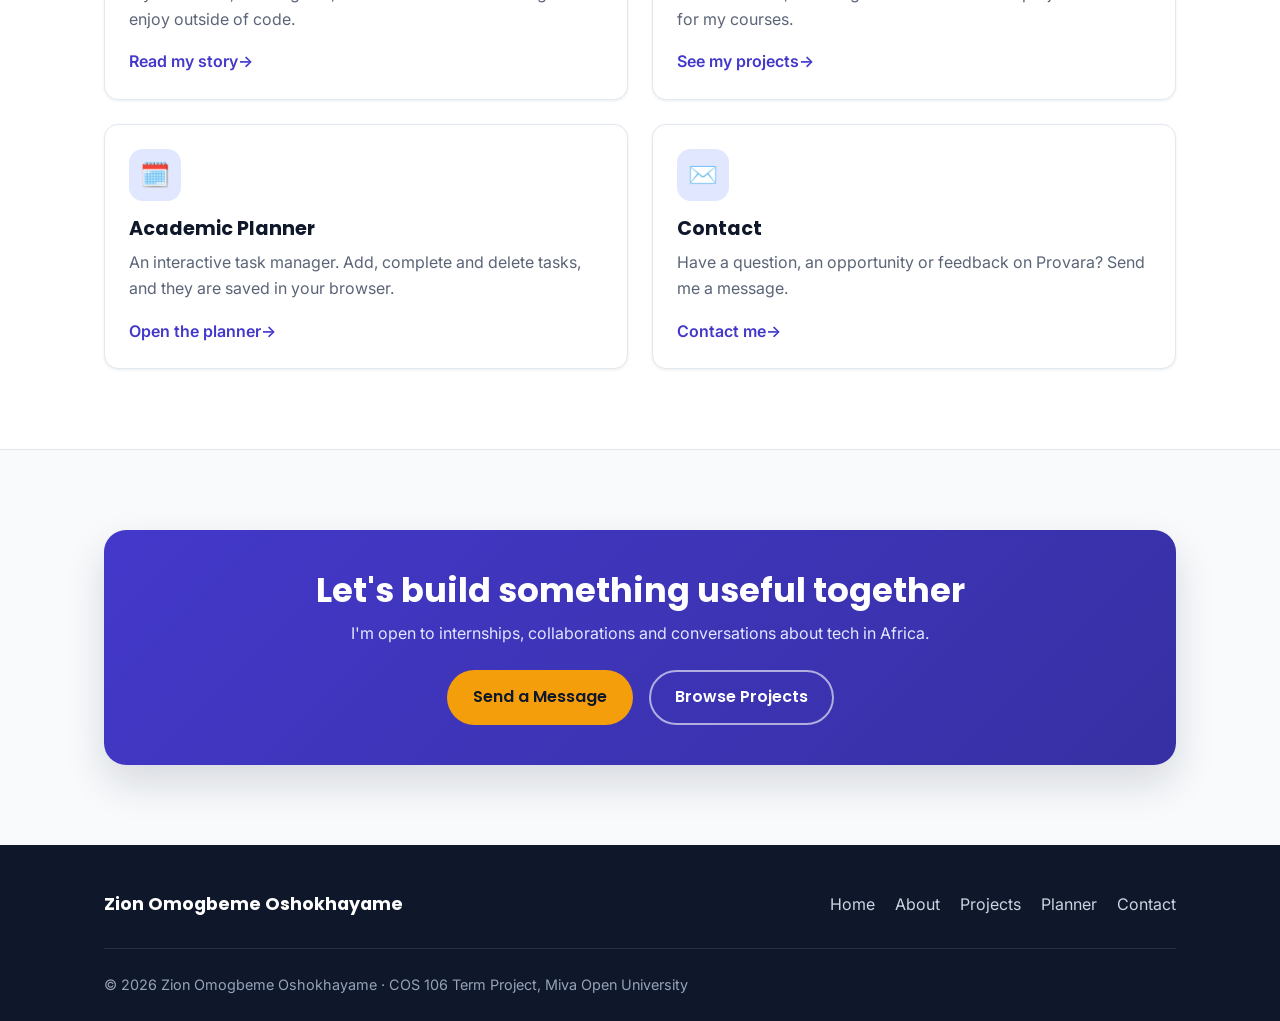
==== commit e8f171e3: "changes" ====
--- a/index.html
+++ b/index.html
@@ -53,7 +53,7 @@
           <h1 id="hero-title">Hi, I'm <span>Zion Omogbeme Oshokhayame</span></h1>
           <ul class="badge-row">
             <li class="badge">BSc Computer Science</li>
-            <li class="badge">200 Level</li>
+            <li class="badge">100 Level</li>
             <li class="badge">Founder &amp; CEO, Provara</li>
           </ul>
           <p class="hero-tagline">
